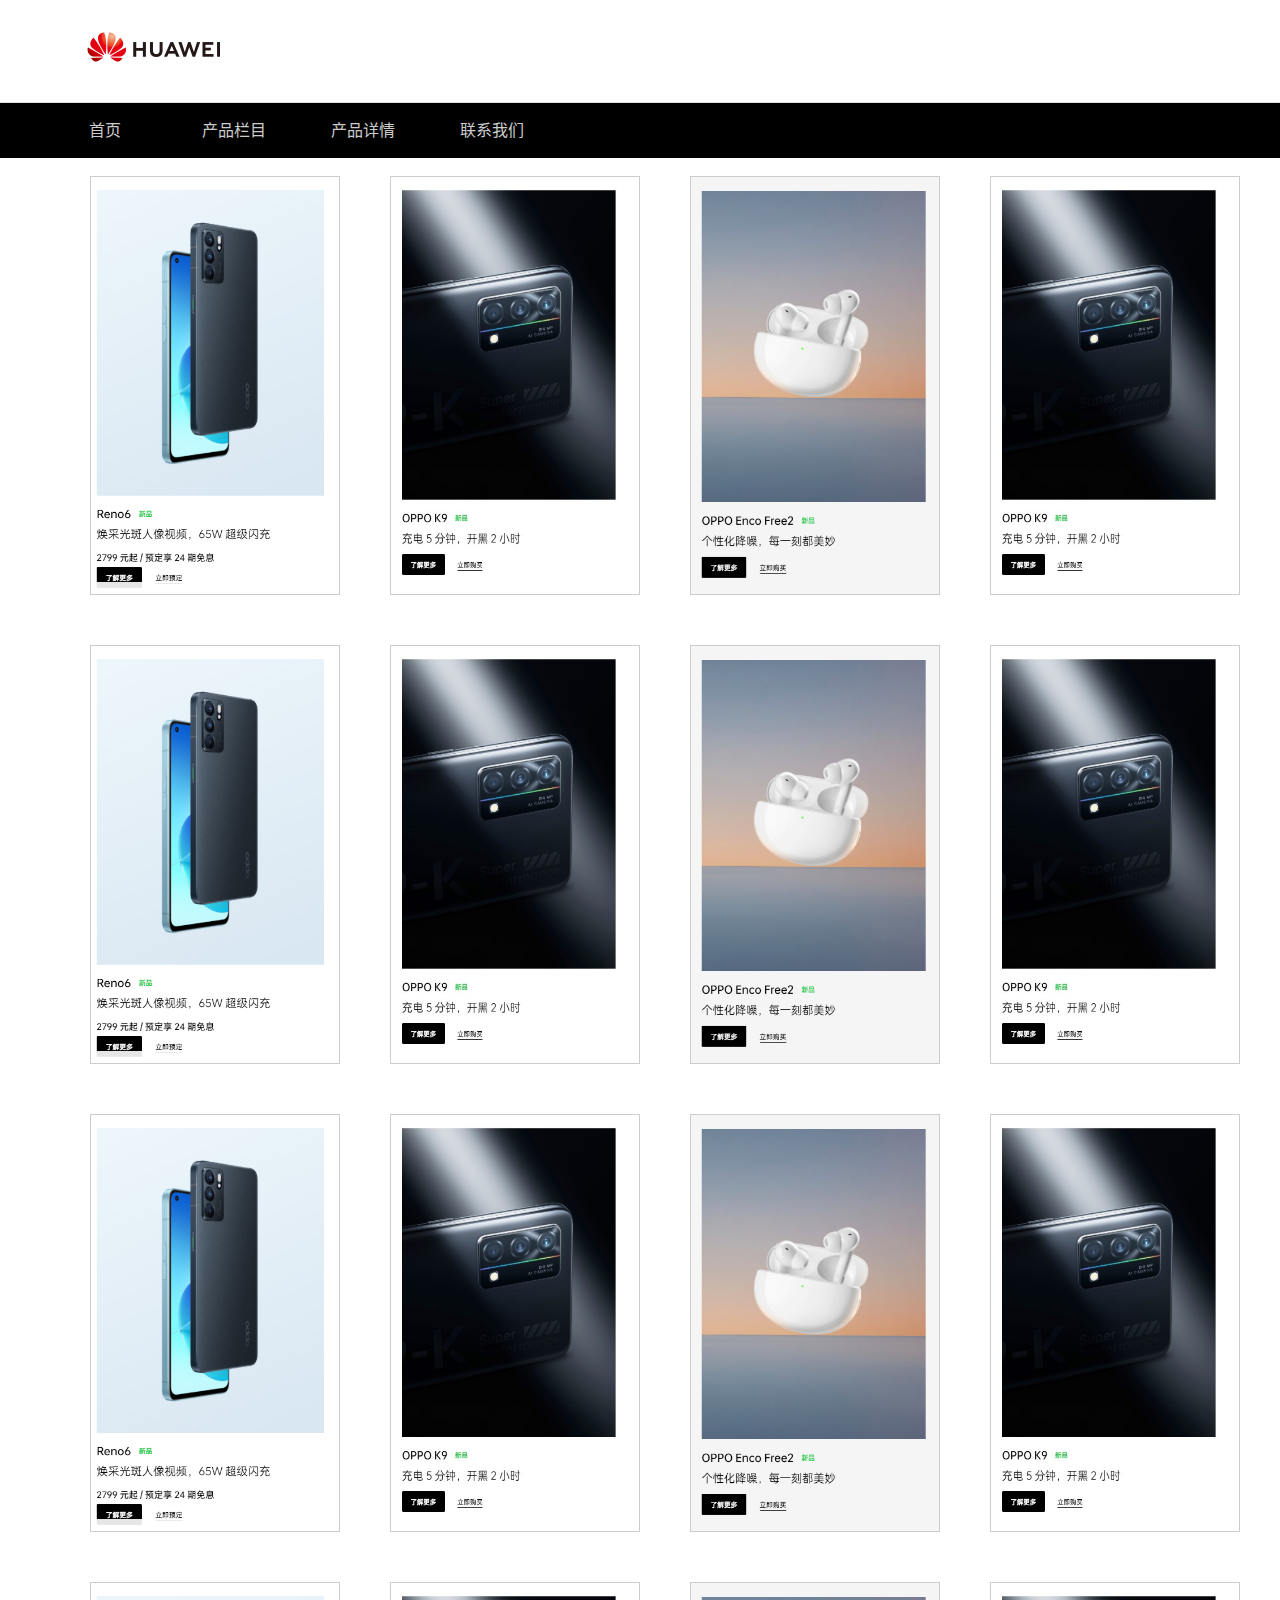
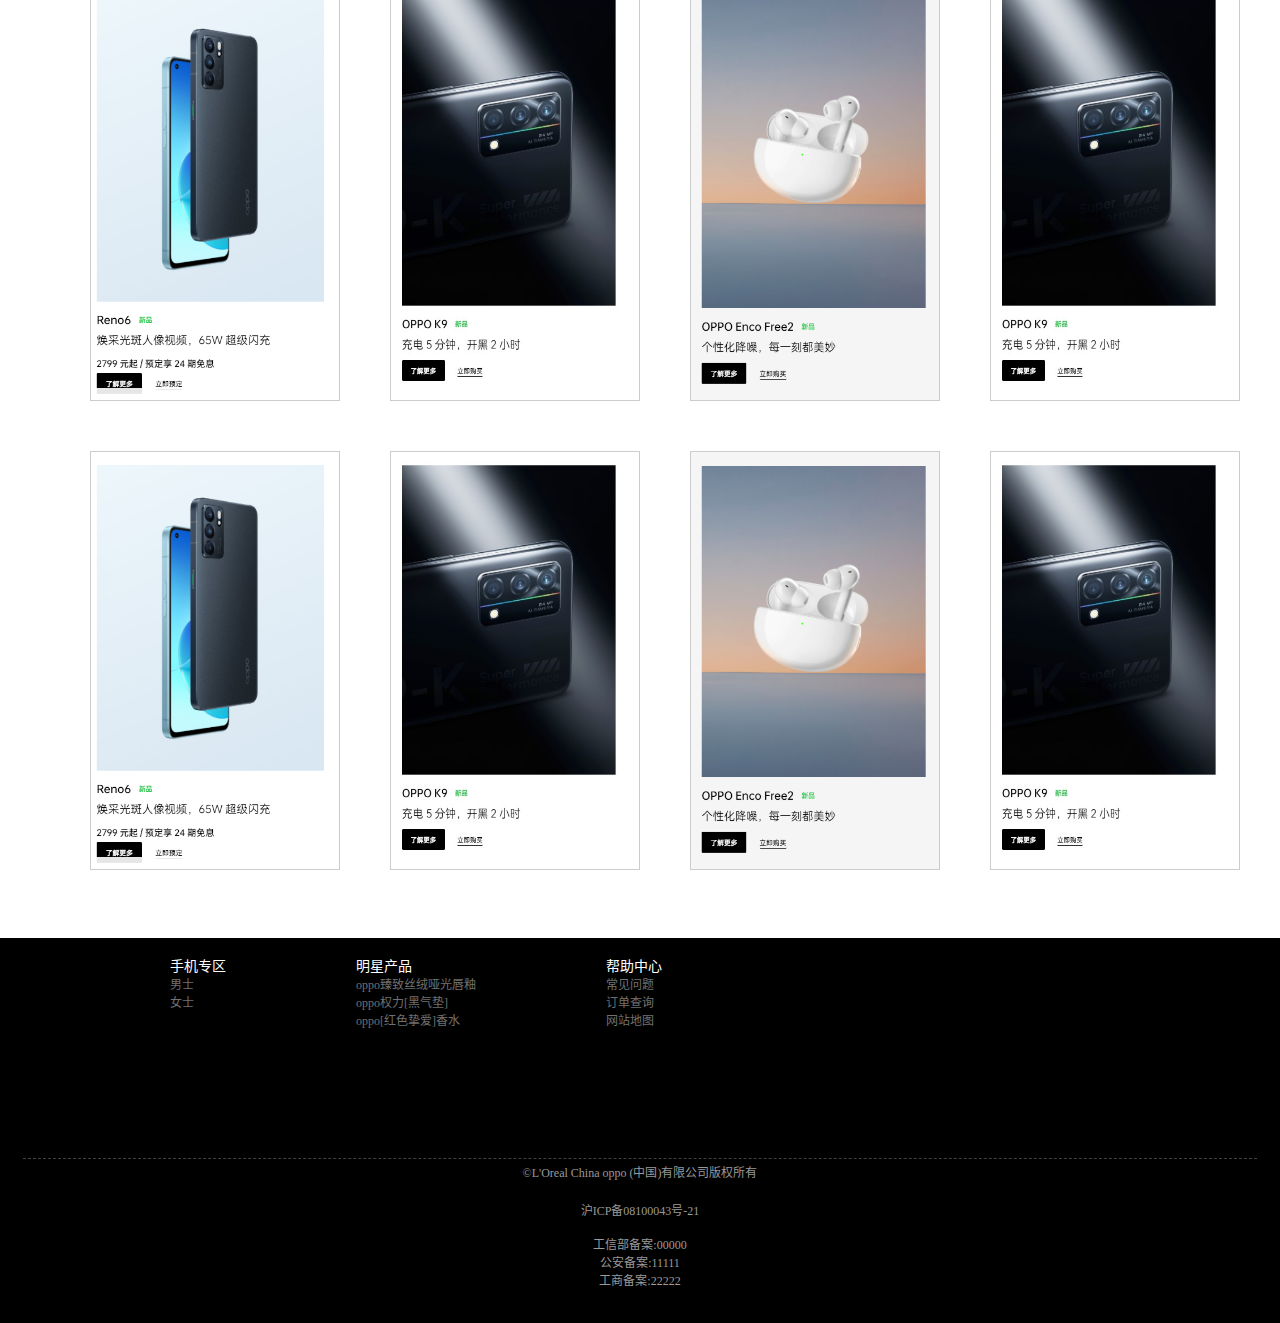
==== details.html @ cc1b8cec "1" ====
<!DOCTYPE html>
<html lang="zh-CN">
  <head>
    <meta charset="UTF-8" />
    <meta name="viewport" content="width=device-width, initial-scale=1.0" />
    <title>Document</title>
    <link rel="stylesheet" href="style.css" />
  </head>

  <body>
    <!-- 最上面顶部 -->
    <div class="toper">
      <div class="w">
        <a href="./index.html"
          ><img class="logo2" src="./img/logo.png" alt=""
        /></a>
      </div>
    </div>
    <!-- 顶部结束 -->
    <!-- 导航栏开始 -->
    <div class="nav">
      <ul class="w">
        <li><a href="./index.html">首页</a></li>
        <li class="teshu">
          <a href="./details.html">产品栏目</a>
        </li>
        <li><a href="./details.html">产品详情</a></li>
        <li><a href="./details.html">联系我们</a></li>
      </ul>
    </div>
    <br />
    <div class="shopper w">
      <ul>
        <li>
          <a href="./pay.html">
            <img src="./img/phone1.png" alt="" />
          </a>
        </li>
        <li>
          <a href="./pay.html">
            <img src="./img/phone2.jpg" alt="" />
          </a>
        </li>
        <li>
          <a href="./pay.html">
            <img src="./img/phone3.png" alt="" />
          </a>
        </li>
        <li>
          <a href="./pay.html">
            <img src="./img/phone2.jpg" alt="" />
          </a>
        </li>
      </ul>
      <ul>
        <li>
          <a href="./pay.html">
            <img src="./img/phone1.png" alt="" />
          </a>
        </li>
        <li>
          <a href="./pay.html">
            <img src="./img/phone2.jpg" alt="" />
          </a>
        </li>
        <li>
          <a href="./pay.html">
            <img src="./img/phone3.png" alt="" />
          </a>
        </li>
        <li>
          <a href="./pay.html">
            <img src="./img/phone2.jpg" alt="" />
          </a>
        </li>
      </ul>
      <ul>
        <li>
          <a href="./pay.html">
            <img src="./img/phone1.png" alt="" />
          </a>
        </li>
        <li>
          <a href="./pay.html">
            <img src="./img/phone2.jpg" alt="" />
          </a>
        </li>
        <li>
          <a href="./pay.html">
            <img src="./img/phone3.png" alt="" />
          </a>
        </li>
        <li>
          <a href="./pay.html">
            <img src="./img/phone2.jpg" alt="" />
          </a>
        </li>
      </ul>
      <ul>
        <li>
          <a href="./pay.html">
            <img src="./img/phone1.png" alt="" />
          </a>
        </li>
        <li>
          <a href="./pay.html">
            <img src="./img/phone2.jpg" alt="" />
          </a>
        </li>
        <li>
          <a href="./pay.html">
            <img src="./img/phone3.png" alt="" />
          </a>
        </li>
        <li>
          <a href="./pay.html">
            <img src="./img/phone2.jpg" alt="" />
          </a>
        </li>
      </ul>
      <ul>
        <li>
          <a href="./pay.html">
            <img src="./img/phone1.png" alt="" />
          </a>
        </li>
        <li>
          <a href="./pay.html">
            <img src="./img/phone2.jpg" alt="" />
          </a>
        </li>
        <li>
          <a href="./pay.html">
            <img src="./img/phone3.png" alt="" />
          </a>
        </li>
        <li>
          <a href="./pay.html">
            <img src="./img/phone2.jpg" alt="" />
          </a>
        </li>
      </ul>
    </div>
    <br />
    <!-- 底部开始 -->
    <div class="footer">
      <div class="w">
        <dl>
          <dt>手机专区</dt>
          <dd><a href="#">男士</a></dd>
          <dd><a href="#">女士</a></dd>
        </dl>
        <dl>
          <dt>明星产品</dt>
          <dd><a href="#">oppo臻致丝绒哑光唇釉</a></dd>
          <dd><a href="#">oppo权力[黑气垫]</a></dd>
          <dd><a href="#">oppo[红色挚爱]香水</a></dd>
        </dl>
        <dl>
          <dt>帮助中心</dt>
          <dd><a href="#">常见问题</a></dd>
          <dd><a href="#">订单查询</a></dd>
          <dd><a href="#">网站地图</a></dd>
        </dl>
      </div>
      <div class="under">
        <p>©L'Oreal China oppo (中国)有限公司版权所有</p>
        <br />
        <p>沪ICP备08100043号-21</p>
        <br />
        <div>工信部备案:00000</div>
        <div>公安备案:11111</div>
        <div>工商备案:22222</div>
      </div>
    </div>
  </body>
</html>
---- style.css ----
* {
  margin: 0;
  padding: 0;
}

body {
  /* height: 3000px; */
  background-color: #fff;
}

.w {
  width: 1200px;
  margin: 0 auto;
}

.clearfix::after {
  content: "";
  height: 0;
  visibility: hidden;
  display: block;
  /* 核心清除浮动的代码 */
  clear: both;
}

.fl {
  float: left;
}

.fr {
  float: right;
}

li {
  list-style: none;
}

a {
  text-decoration: none;
}

.clearfix {
  *zoom: 1;
}
.logo111 {
  text-align: center;
}
.toper .logo2 {
  margin: 20px auto;
}

.toper .toper1 {
  width: 193px;
  height: 27px;
  margin-right: 18px;
  margin-top: 20px;
  border: 1px solid #ececec;
  border-radius: 2px;
}

.toper .toper1 input {
  width: 160px;
  height: 26px;
  background-color: #f5f5f5;
  outline: none;
  border: none;
}

.nav {
  height: 55px;
  background-color: #000000;
  border-top: 1px solid #e1e1e1;
}

.nav ul li {
  float: left;
  width: 129px;
  height: 55px;
  line-height: 55px;
  text-align: center;

  /* border-right: 1px solid #e1e1e1; */
}
.nav ul li a {
  color: #ccc;
}
.nav ul .teshu {
  position: relative;
}

.nav ul .teshu img {
  position: absolute;
  top: -10px;
  right: 50px;
}

.banner {
  position: relative;
  height: 850px;
  text-align: center;
}

.banner span {
  display: inline-block;
  position: relative;
  width: 50px;
  height: 30px;
  /* background-color: palegreen; */
}
.banner img {
  width: 100%;
}
.banner span em {
  position: absolute;
  top: 8px;
  left: 10px;
  height: 14px;
  width: 14px;
  background-color: #ccd1d9;
  border-radius: 50%;
}

.banner span b {
  position: absolute;
  top: 8px;
  left: 30px;
  height: 14px;
  width: 14px;
  background-color: #656d78;
  border-radius: 50%;
}

.info {
  height: 29px;
  background-color: #fbfbfb;
  border: 1px solid #efefef;
  font-size: 12px;
  line-height: 29px;
}

.sinfo {
  line-height: 29px;
}

.info p {
  padding-left: 30px;
}

.info img {
  margin-top: 5px;
}

.content {
  margin-bottom: 52px;
}
.contentIn {
  display: flex;
  justify-content: space-around;
}

.content .hot1 {
  margin: 90px 0 30px;
  text-align: center;
  color: darkred;
  font-size: 30px;
  font-family: -apple-system, BlinkMacSystemFont, "Segoe UI", Roboto, Oxygen,
    Ubuntu, Cantarell, "Open Sans", "Helvetica Neue", sans-serif;
}

.content1 {
  width: 375px;
}

.content1,
.content2,
.content3 {
  position: relative;
  border: 1px solid #e4e4e4;
  margin-top: 15px;
  margin-right: 12px;
  height: 550px;
}
.welcome {
  margin-top: 50px;
  margin-bottom: 50px;
  text-align: center;
  height: 30px;
  line-height: 30px;
  color: darkred;
  font-family: Verdana, Geneva, Tahoma, sans-serif;
  font-size: 50px;
}
.content span {
  font-size: 12px;
  font-weight: 700;
  color: #7ab855;
  position: absolute;
  top: 13px;
  left: 6px;
}
.shipin {
  text-align: center;
}
.content1 > img {
  position: absolute;
  /* top: 41px; */
  /* left: 83px; */
  width: 100%;
  height: 100%;
}

.content .content1 .prew {
  position: absolute;
  top: 90px;
  left: 23px;
  color: #7ab855;
  font-size: 34px;
  font-style: normal;
}

.content .content1 .next {
  position: absolute;
  top: 90px;
  right: 43px;
  color: #7ab855;
  font-size: 34px;
  font-style: normal;
}

.content2 {
  width: 373px;
}

.content2 > a {
  float: right;
  color: #666666;
  margin-top: 19px;
  margin-right: 10px;
}

.content2 ul {
  width: 331px;
  margin-top: 35px;
  margin-left: 23px;
}

.content2 p {
  font-size: 12px;
  font-weight: 700;
  color: red;
}

.content2 p:hover {
  color: #7ab855;
}

.content2 ul li a:hover {
  color: #7ab855;
  text-decoration: underline;
}

.content2 ul li {
  font-size: 12px;
  height: 28;
  line-height: 28px;
  color: #666666;
  border-bottom: 1px dashed #666;
}

.content2 ul li a {
  color: #666;
}

.content3 {
  position: relative;
  width: 267px;
  margin-right: 0;
}

.content3 ul {
  float: left;
  margin-top: 37px;
  margin-left: 20px;
}

.content3 ul li {
  font-size: 12px;
  height: 22px;
  line-height: 22px;
  color: #666666;
}

.content3 ul li em {
  display: inline-block;
  width: 4px;
  height: 12px;
  background-color: #7ab855;
  margin-right: 5px;
}

.content3 p {
  font-size: 12px;
  margin-top: 152px;
  margin-left: 32px;
  line-height: 24px;
}

.footer {
  height: 385px;
  background-color: #000;
}

.footer .w {
  position: relative;
  padding: 17px;
  height: 186px;
  border-bottom: 1px dashed #414141;
}

.footer .w img {
  position: absolute;
  top: 0;
  right: 15px;
}

.footer dl {
  float: left;
  margin-left: 130px;
}

.footer dl dt {
  color: #fff;
  font-size: 14px;
}

.footer dl dd a {
  color: #707070;
  font-size: 12px;
}

.footer dl dd a:hover {
  text-decoration: underline;
}

.footer .under {
  text-align: center;
}

.footer .under p {
  display: inline-block;
  color: #999;
  height: 38px;
  line-height: 28px;
  font-size: 12px;
}
.under div {
  text-align: center;
  color: #999;
  font-size: 12px;
}
.shopper ul {
  display: flex;
  margin-bottom: 50px;
}
.shopper ul li {
  position: relative;
  border: 1px solid #ccc;
  flex: 1;
  margin-left: 50px;
}
.shopper ul li img {
  width: 100%;
  height: 100%;
}
.shoujia {
  position: absolute;
  top: 220px;
  left: 20px;
}
.j {
  font-size: 22px;
  color: red;
  margin-left: 20px;
}
.zhifu {
  height: 700px;
  position: relative;
}
.zhifu .img111 {
  margin-top: 30px;
  width: 350px;
  height: 400px;
  margin-left: 200px;
}
.zhifu .img111 img {
  width: 100%;
}
.right1 {
  position: absolute;
  top: 3px;
  left: 600px;
  width: 300px;
  height: 375px;
}
.right1 button {
  position: absolute;
  left: 60px;
  top: 230px;
  width: 200px;
  height: 50px;
  background-color: darkred;
  border-radius: 10px;
  border: none;
  color: #fff;
}
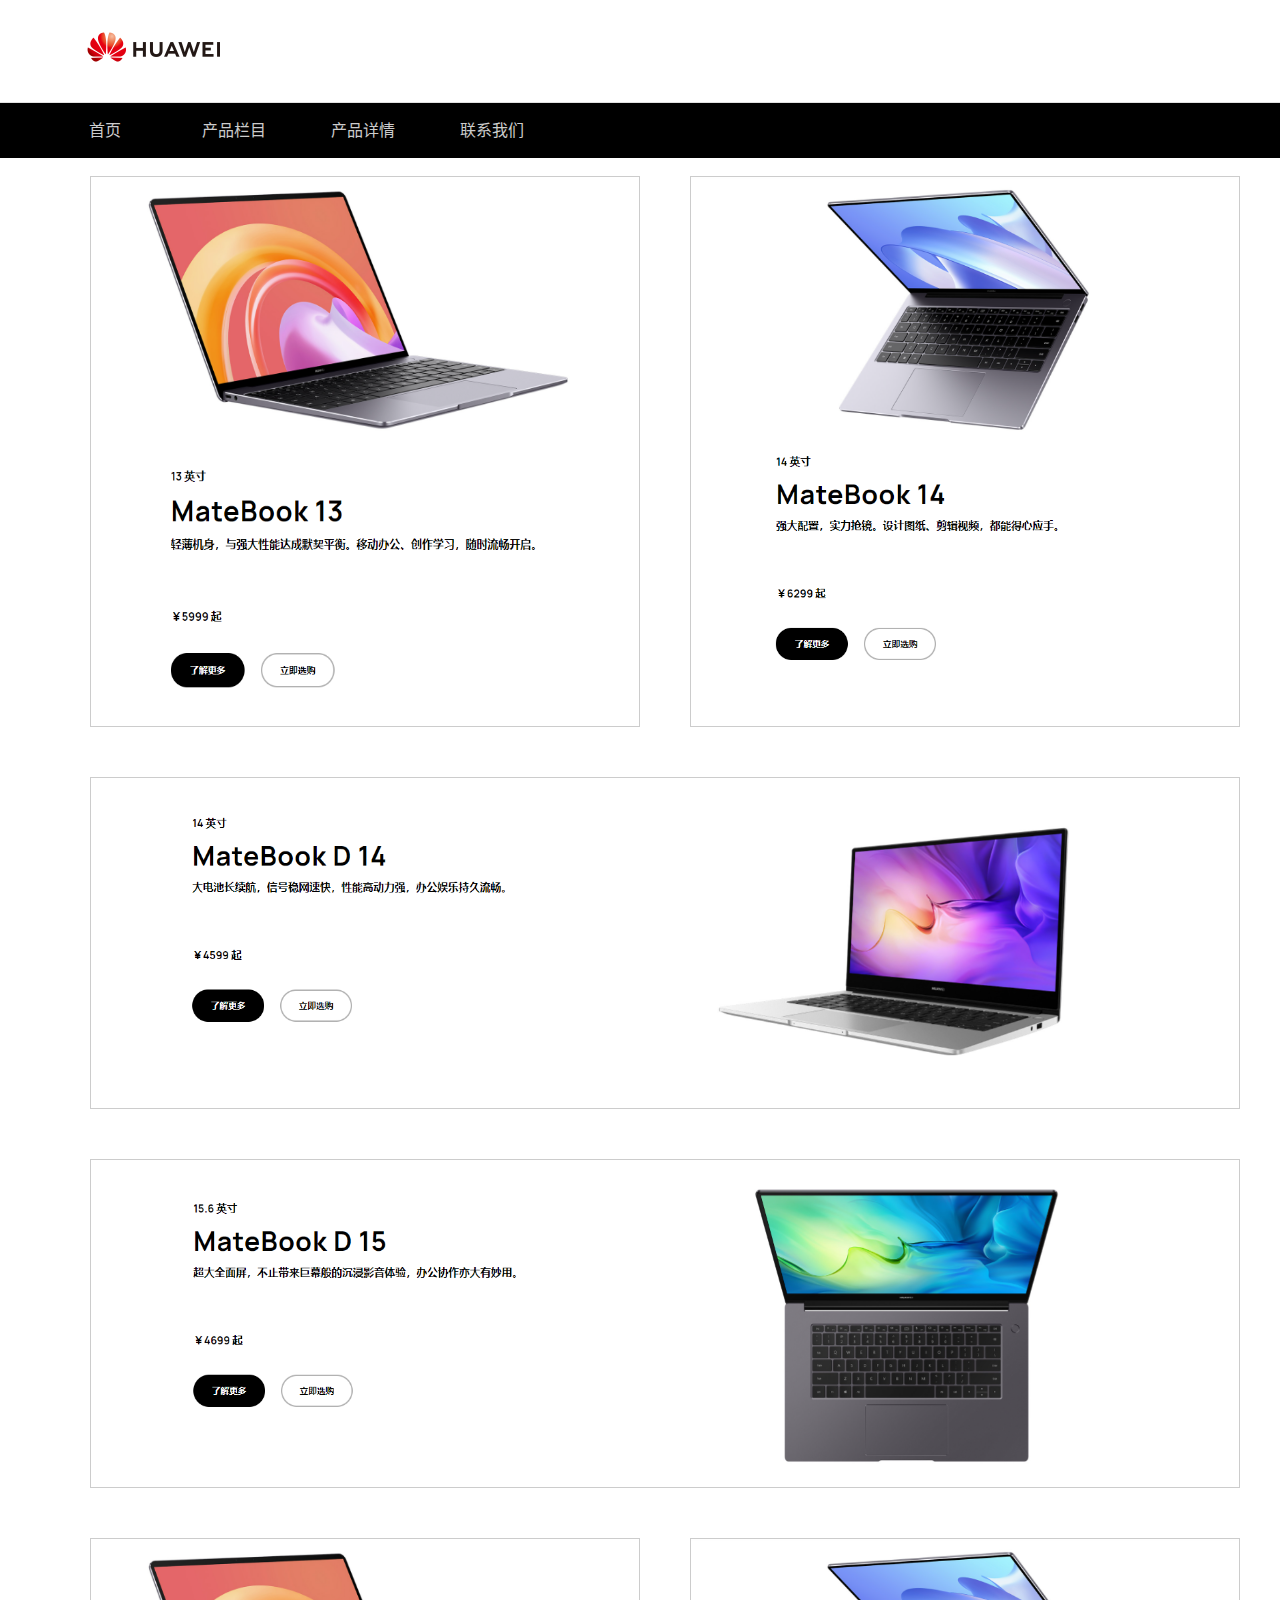
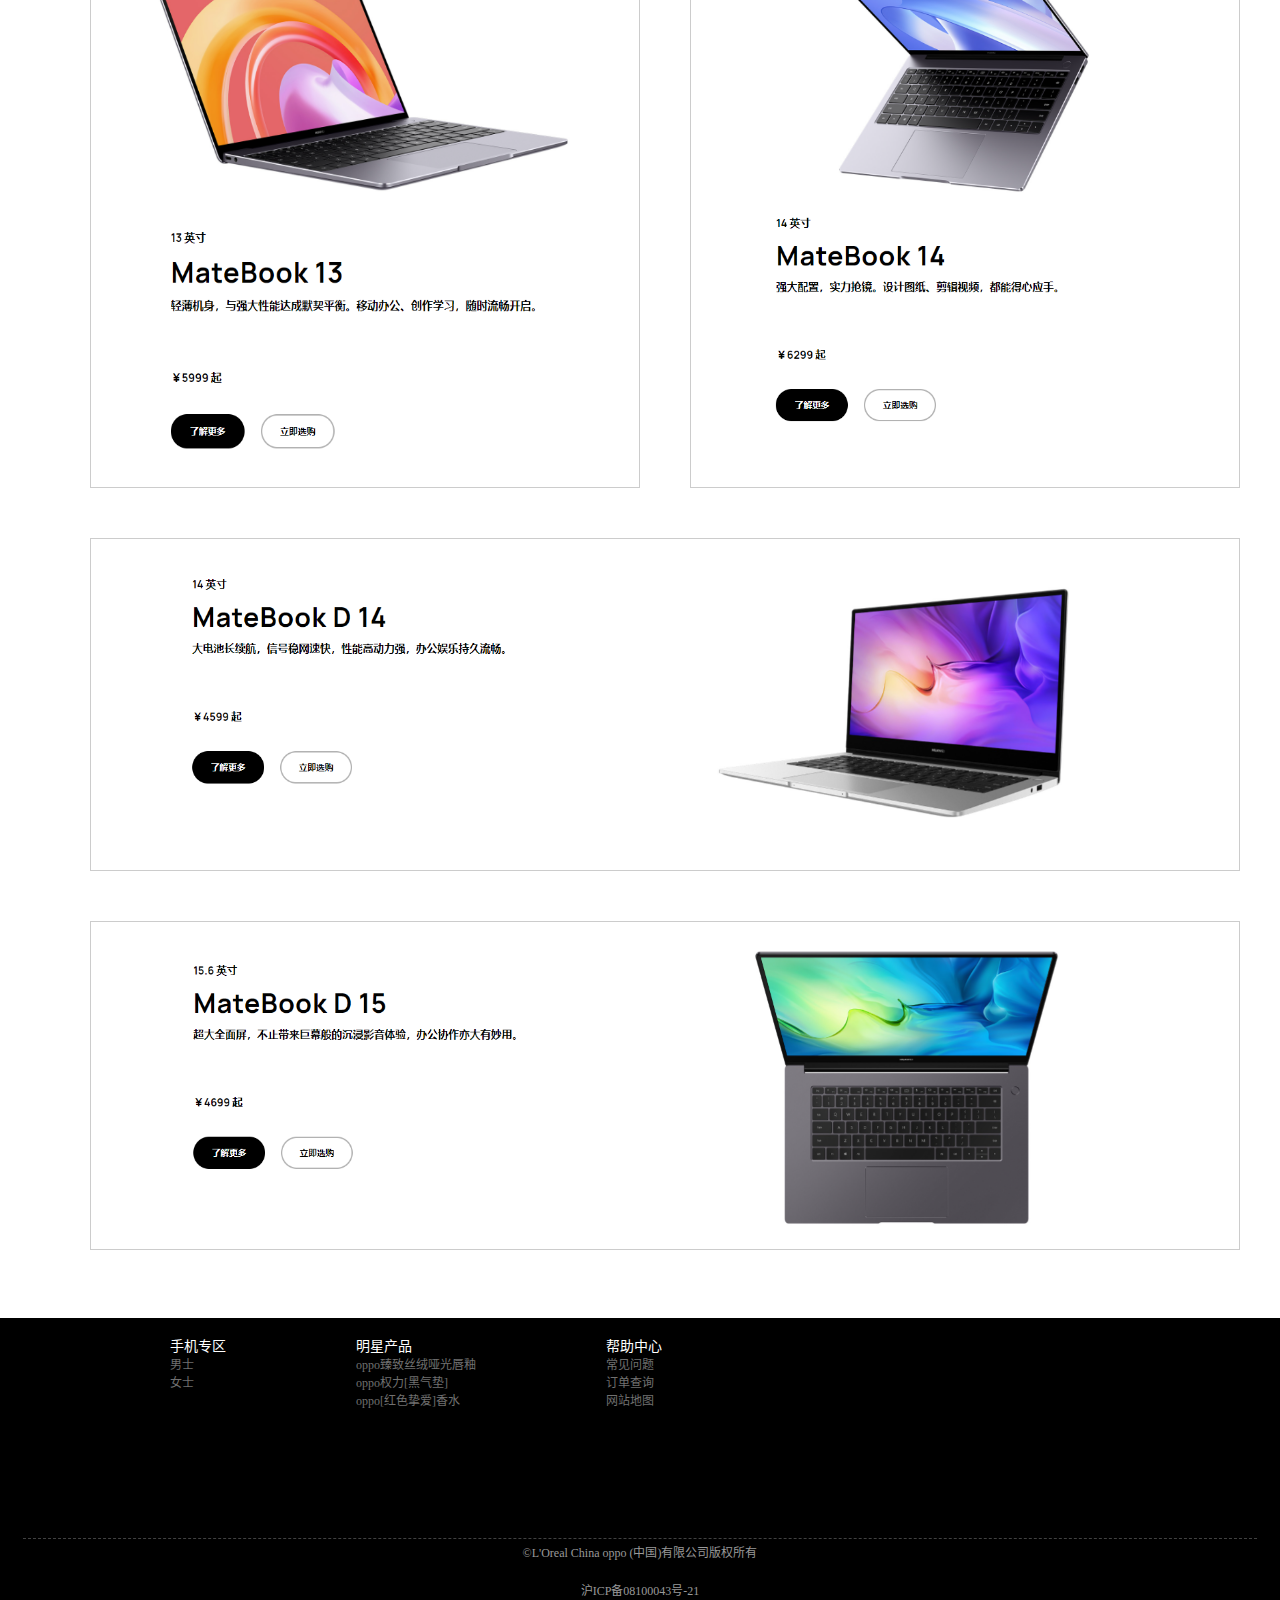
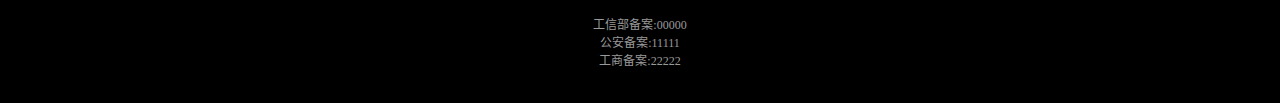
==== commit 7867501a: "1" ====
--- a/details.html
+++ b/details.html
@@ -33,110 +33,52 @@
       <ul>
         <li>
           <a href="./pay.html">
-            <img src="./img/phone1.png" alt="" />
+            <img src="./img/book1.png" alt="" />
           </a>
         </li>
         <li>
           <a href="./pay.html">
-            <img src="./img/phone2.jpg" alt="" />
-          </a>
-        </li>
-        <li>
-          <a href="./pay.html">
-            <img src="./img/phone3.png" alt="" />
-          </a>
-        </li>
-        <li>
-          <a href="./pay.html">
-            <img src="./img/phone2.jpg" alt="" />
+            <img src="./img/book2.png" alt="" />
           </a>
         </li>
       </ul>
       <ul>
         <li>
           <a href="./pay.html">
-            <img src="./img/phone1.png" alt="" />
-          </a>
-        </li>
-        <li>
-          <a href="./pay.html">
-            <img src="./img/phone2.jpg" alt="" />
-          </a>
-        </li>
-        <li>
-          <a href="./pay.html">
-            <img src="./img/phone3.png" alt="" />
-          </a>
-        </li>
-        <li>
-          <a href="./pay.html">
-            <img src="./img/phone2.jpg" alt="" />
+            <img src="./img/book3.png" alt="" />
           </a>
         </li>
       </ul>
       <ul>
         <li>
           <a href="./pay.html">
-            <img src="./img/phone1.png" alt="" />
-          </a>
-        </li>
-        <li>
-          <a href="./pay.html">
-            <img src="./img/phone2.jpg" alt="" />
-          </a>
-        </li>
-        <li>
-          <a href="./pay.html">
-            <img src="./img/phone3.png" alt="" />
-          </a>
-        </li>
-        <li>
-          <a href="./pay.html">
-            <img src="./img/phone2.jpg" alt="" />
+            <img src="./img/book4.png" alt="" />
           </a>
         </li>
       </ul>
       <ul>
         <li>
           <a href="./pay.html">
-            <img src="./img/phone1.png" alt="" />
+            <img src="./img/book1.png" alt="" />
           </a>
         </li>
         <li>
           <a href="./pay.html">
-            <img src="./img/phone2.jpg" alt="" />
-          </a>
-        </li>
-        <li>
-          <a href="./pay.html">
-            <img src="./img/phone3.png" alt="" />
-          </a>
-        </li>
-        <li>
-          <a href="./pay.html">
-            <img src="./img/phone2.jpg" alt="" />
+            <img src="./img/book2.png" alt="" />
           </a>
         </li>
       </ul>
       <ul>
         <li>
           <a href="./pay.html">
-            <img src="./img/phone1.png" alt="" />
+            <img src="./img/book3.png" alt="" />
           </a>
         </li>
+      </ul>
+      <ul>
         <li>
           <a href="./pay.html">
-            <img src="./img/phone2.jpg" alt="" />
-          </a>
-        </li>
-        <li>
-          <a href="./pay.html">
-            <img src="./img/phone3.png" alt="" />
-          </a>
-        </li>
-        <li>
-          <a href="./pay.html">
-            <img src="./img/phone2.jpg" alt="" />
+            <img src="./img/book4.png" alt="" />
           </a>
         </li>
       </ul>
--- a/style.css
+++ b/style.css
@@ -95,7 +95,7 @@
 
 .banner {
   position: relative;
-  height: 850px;
+  height: 550px;
   text-align: center;
 }
 
